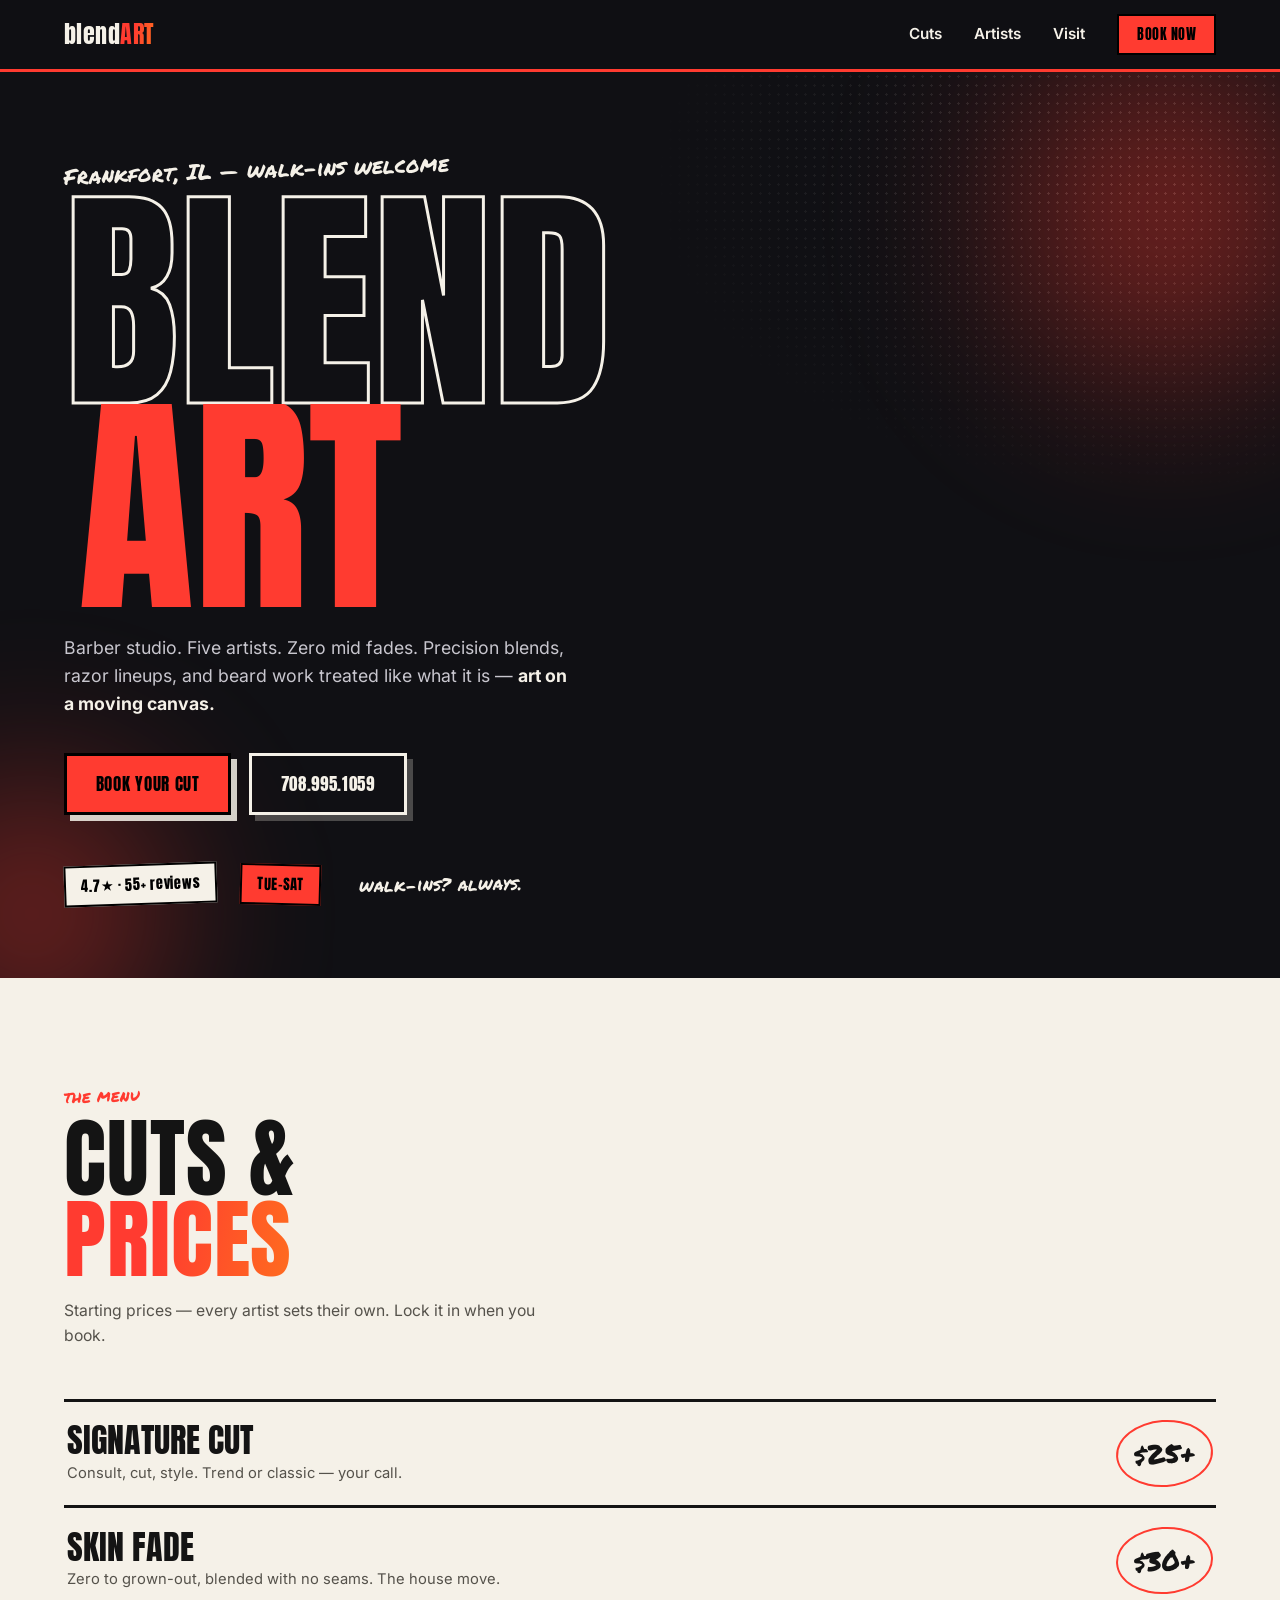
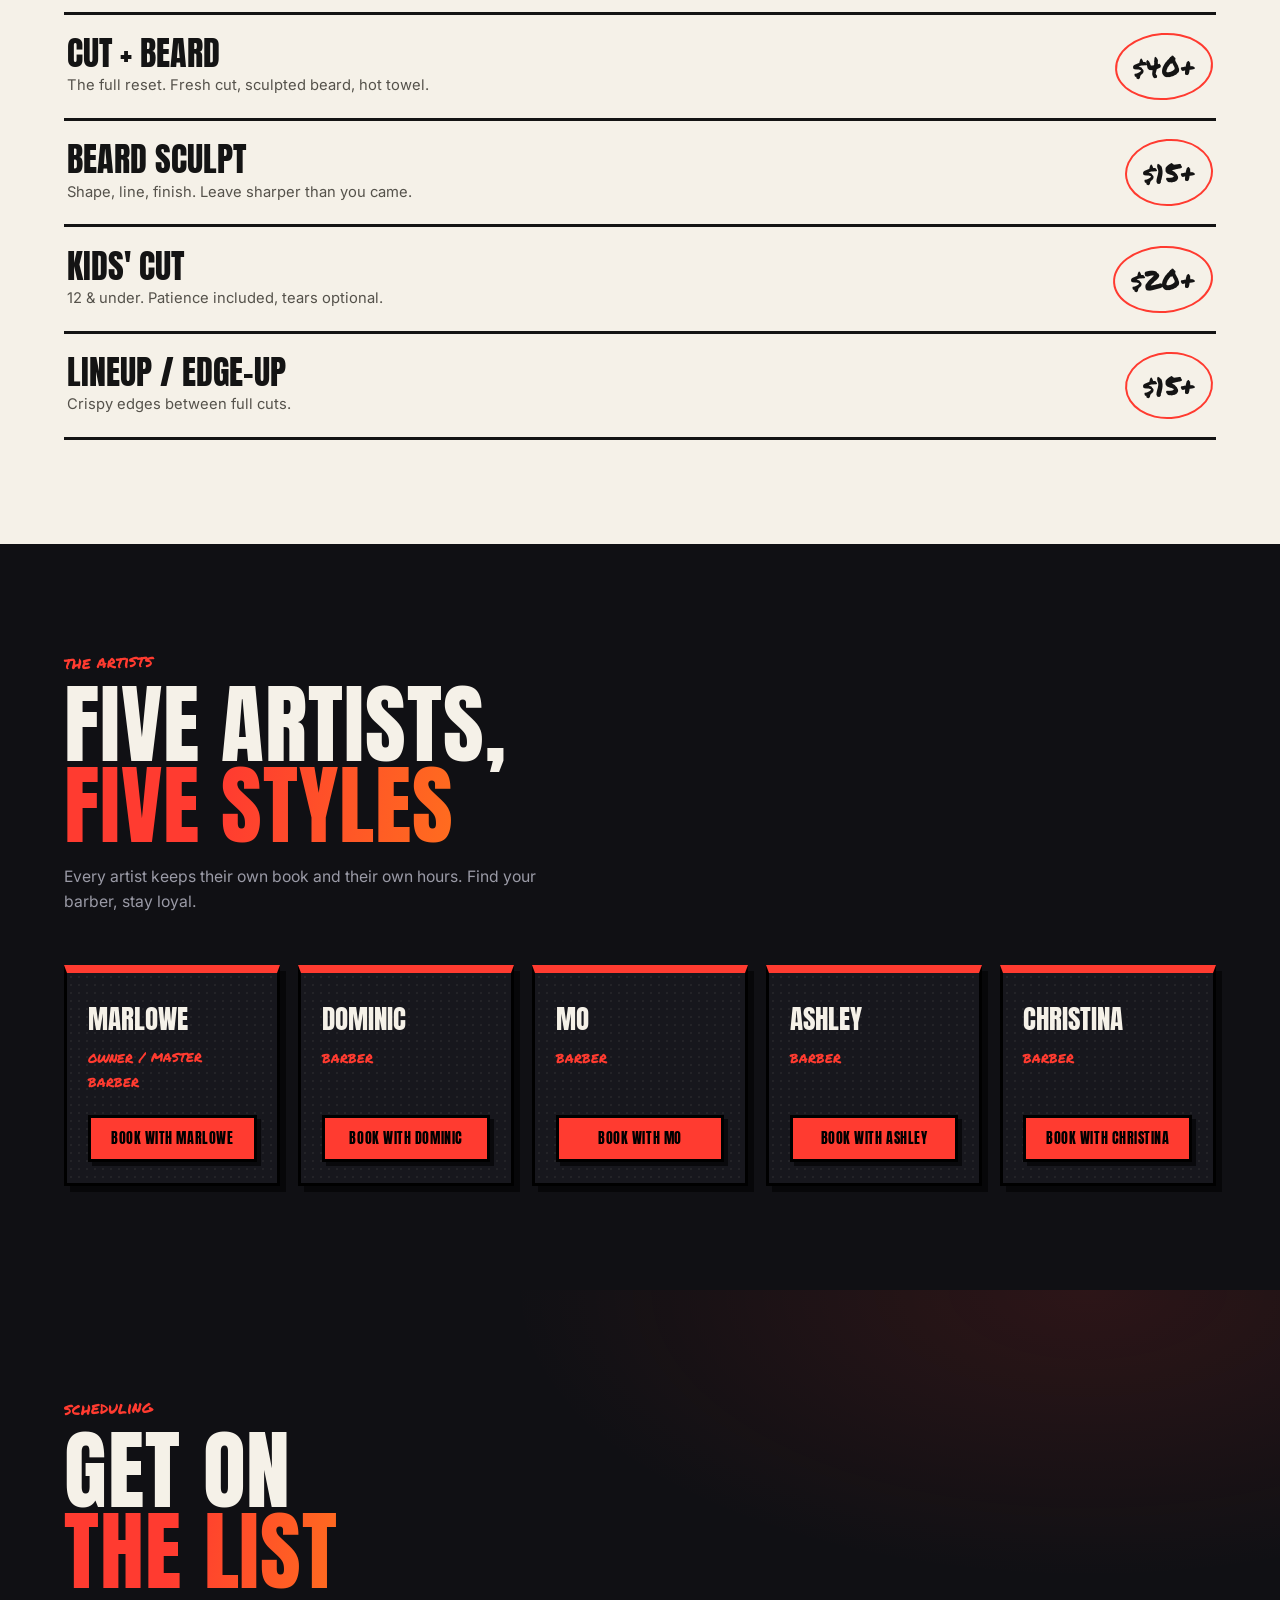
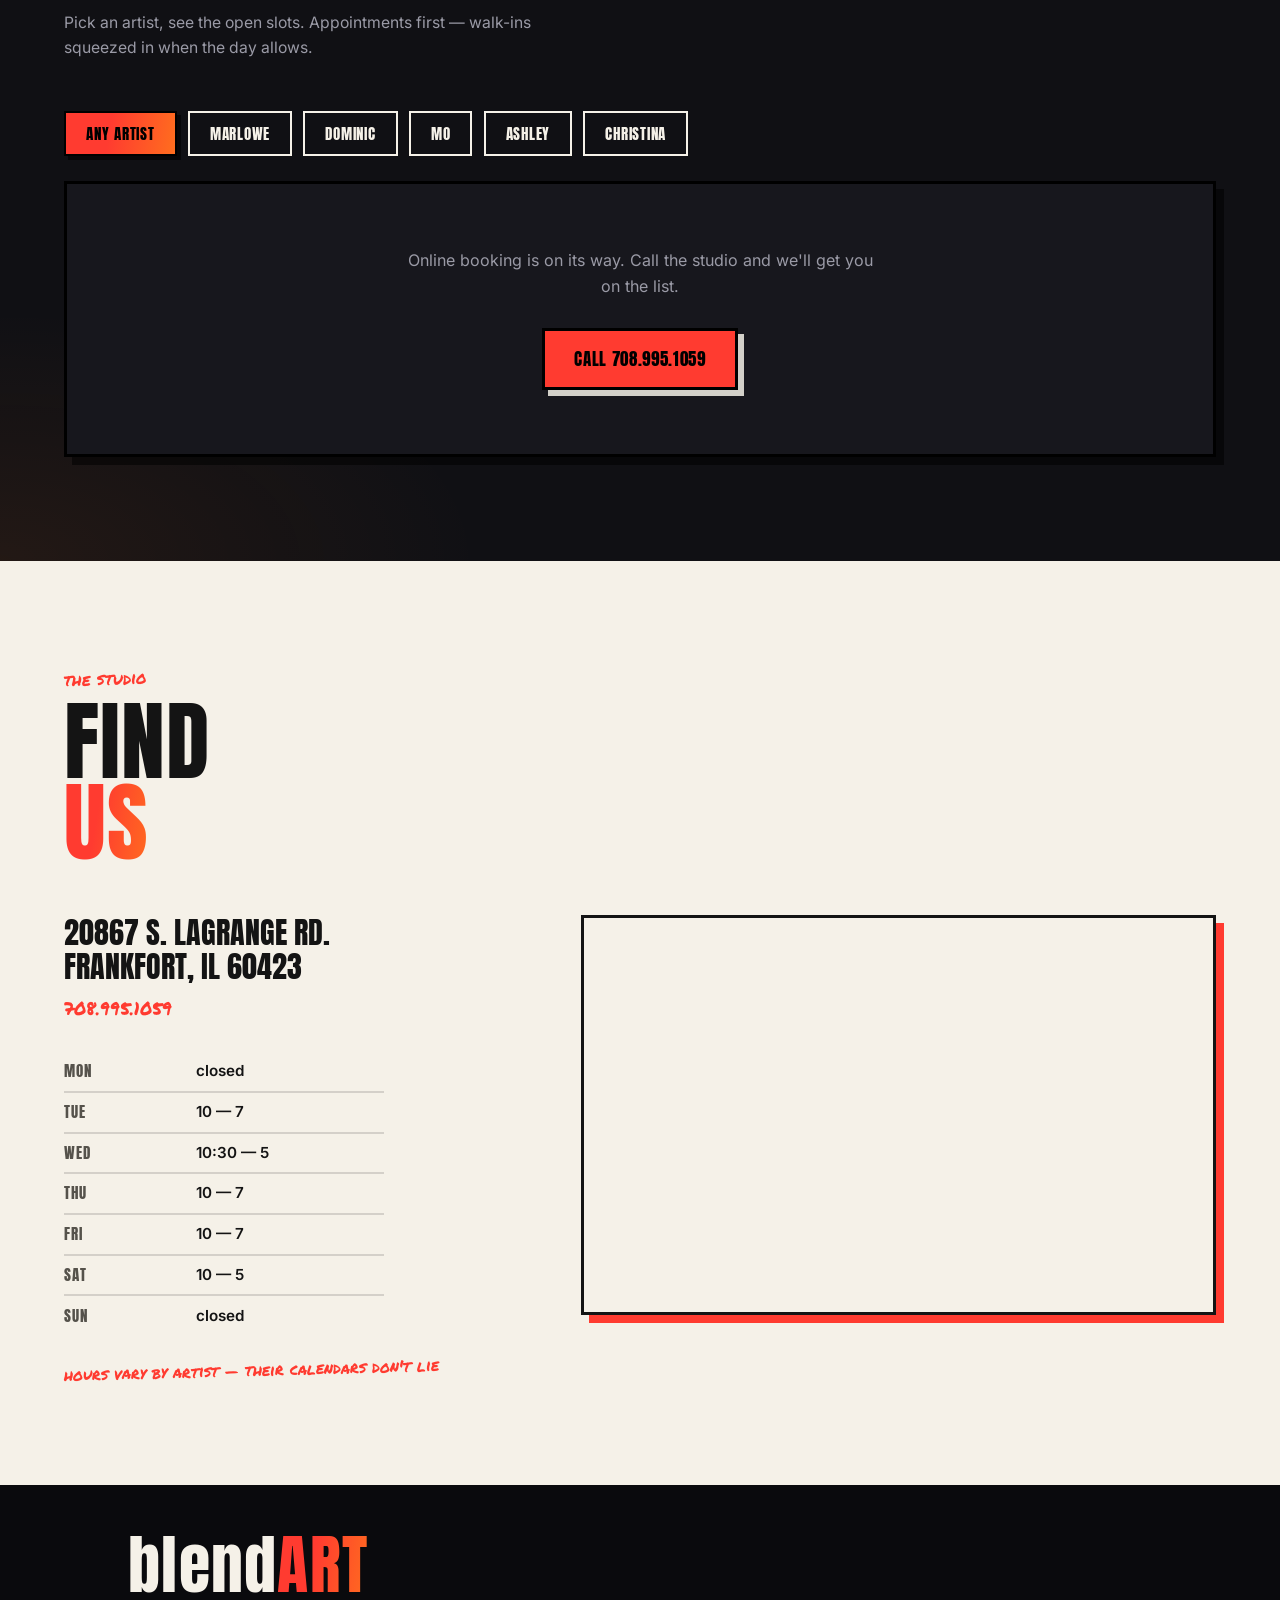
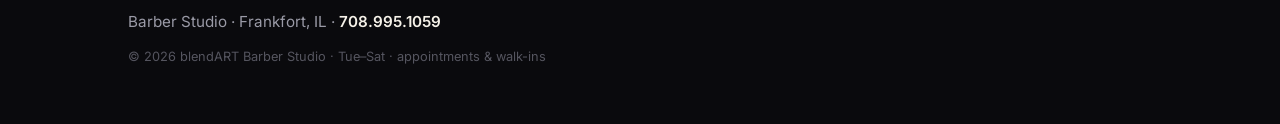
==== index.html @ 295c14fc "Build blendART Barber Studio site Static one-pager: red/black street-poster design, self-hosted font" ====
<!DOCTYPE html>
<html lang="en">
<head>
  <meta charset="UTF-8">
  <meta name="viewport" content="width=device-width, initial-scale=1.0">
  <title>blendART Barber Studio — Frankfort, IL</title>
  <meta name="description" content="blendART Barber Studio in Frankfort, Illinois. Loud fades, clean lineups, sculpted beards — five artists, one studio. Book online or walk in, Tue–Sat.">
  <link rel="preload" href="fonts/anton-latin.woff2" as="font" type="font/woff2" crossorigin>
  <link rel="preload" href="fonts/permanent-marker-latin.woff2" as="font" type="font/woff2" crossorigin>
  <link rel="preload" href="fonts/inter-latin.woff2" as="font" type="font/woff2" crossorigin>
  <link rel="stylesheet" href="styles.css">
  <link rel="icon" href="data:image/svg+xml,<svg xmlns='http://www.w3.org/2000/svg' viewBox='0 0 100 100'><text y='0.9em' font-size='90' font-family='Arial Black' fill='%23FF3D7F'>b</text></svg>">
</head>
<body>

  <a class="skip-link" href="#services">Skip to content</a>

  <header class="nav" id="top">
    <a class="wordmark" href="#top" aria-label="blendART Barber Studio — back to top">
      blend<span class="wm-grad">ART</span>
    </a>
    <nav aria-label="Main">
      <a href="#services">Cuts</a>
      <a href="#artists">Artists</a>
      <a href="#visit">Visit</a>
      <a class="btn btn-loud btn-small" href="#book">Book now</a>
    </nav>
  </header>

  <!-- ======================= HERO ======================= -->
  <section class="hero">
    <div class="hero-inner">
      <p class="marker hero-tag">Frankfort, IL — walk-ins welcome</p>
      <h1 class="hero-word">
        <span class="hw-outline">BLEND</span>
        <span class="hw-grad">ART</span>
      </h1>
      <p class="hero-sub">Barber studio. Five artists. Zero mid fades. Precision blends, razor lineups, and beard work treated like what it is — <strong>art on a moving canvas.</strong></p>
      <div class="hero-cta">
        <a class="btn btn-loud" href="#book">Book your cut</a>
        <a class="btn btn-outline" href="tel:+17089951059">708.995.1059</a>
      </div>
      <ul class="stickers" aria-label="Quick facts">
        <li class="sticker st-paper">4.7★ · 55+ reviews</li>
        <li class="sticker st-red">TUE–SAT</li>
        <li class="sticker st-marker marker">walk-ins? always.</li>
      </ul>
    </div>
    <div class="spray spray-a" aria-hidden="true"></div>
    <div class="spray spray-b" aria-hidden="true"></div>
  </section>


  <!-- ======================= SERVICES ======================= -->
  <section class="section section-paper" id="services">
    <div class="section-inner">
      <div class="section-head">
        <p class="marker eyebrow-marker">the menu</p>
        <h2>Cuts &amp;<br><span class="h2-grad">prices</span></h2>
        <p class="section-note">Starting prices — every artist sets their own. Lock it in when you book.</p>
      </div>

      <ul class="menu">
        <li class="menu-item">
          <div class="menu-name"><h3>Signature cut</h3><p>Consult, cut, style. Trend or classic — your call.</p></div>
          <span class="menu-price marker">$25+</span>
        </li>
        <li class="menu-item">
          <div class="menu-name"><h3>Skin fade</h3><p>Zero to grown-out, blended with no seams. The house move.</p></div>
          <span class="menu-price marker">$30+</span>
        </li>
        <li class="menu-item">
          <div class="menu-name"><h3>Cut + beard</h3><p>The full reset. Fresh cut, sculpted beard, hot towel.</p></div>
          <span class="menu-price marker">$40+</span>
        </li>
        <li class="menu-item">
          <div class="menu-name"><h3>Beard sculpt</h3><p>Shape, line, finish. Leave sharper than you came.</p></div>
          <span class="menu-price marker">$15+</span>
        </li>
        <li class="menu-item">
          <div class="menu-name"><h3>Kids' cut</h3><p>12 &amp; under. Patience included, tears optional.</p></div>
          <span class="menu-price marker">$20+</span>
        </li>
        <li class="menu-item">
          <div class="menu-name"><h3>Lineup / edge-up</h3><p>Crispy edges between full cuts.</p></div>
          <span class="menu-price marker">$15+</span>
        </li>
      </ul>
    </div>
  </section>


  <!-- ======================= ARTISTS ======================= -->
  <section class="section" id="artists">
    <div class="section-inner">
      <div class="section-head">
        <p class="marker eyebrow-marker">the artists</p>
        <h2>Five artists,<br><span class="h2-grad">five styles</span></h2>
        <p class="section-note">Every artist keeps their own book and their own hours. Find your barber, stay loyal.</p>
      </div>

      <ul class="artist-grid" id="artist-grid">
        <!-- Cards rendered by script.js from the BOOKING config -->
      </ul>
    </div>
  </section>

  <!-- ======================= BOOKING ======================= -->
  <section class="section section-book" id="book">
    <div class="section-inner">
      <div class="section-head">
        <p class="marker eyebrow-marker">scheduling</p>
        <h2>Get on<br><span class="h2-grad">the list</span></h2>
        <p class="section-note">Pick an artist, see the open slots. Appointments first — walk-ins squeezed in when the day allows.</p>
      </div>

      <div class="book-tabs" id="book-tabs" role="tablist" aria-label="Choose an artist to book with">
        <!-- Tabs rendered by script.js -->
      </div>

      <div class="book-panel" id="book-panel">
        <!-- Google Calendar embed or external booking card, rendered by script.js -->
      </div>
    </div>
  </section>

  <!-- ======================= VISIT ======================= -->
  <section class="section section-paper" id="visit">
    <div class="section-inner">
      <div class="section-head">
        <p class="marker eyebrow-marker">the studio</p>
        <h2>Find<br><span class="h2-grad">us</span></h2>
      </div>

      <div class="visit-grid">
        <div class="visit-info">
          <address>
            <a href="https://maps.google.com/?q=20867+S.+LaGrange+Rd.+Frankfort,+IL+60423" target="_blank" rel="noopener">
              20867 S. LaGrange Rd.<br>Frankfort, IL 60423
            </a>
          </address>
          <p class="visit-phone"><a href="tel:+17089951059">708.995.1059</a></p>

          <table class="hours" aria-label="Studio hours">
            <tbody>
              <tr><th scope="row">Mon</th><td>closed</td></tr>
              <tr><th scope="row">Tue</th><td>10 — 7</td></tr>
              <tr><th scope="row">Wed</th><td>10:30 — 5</td></tr>
              <tr><th scope="row">Thu</th><td>10 — 7</td></tr>
              <tr><th scope="row">Fri</th><td>10 — 7</td></tr>
              <tr><th scope="row">Sat</th><td>10 — 5</td></tr>
              <tr><th scope="row">Sun</th><td>closed</td></tr>
            </tbody>
          </table>
          <p class="hours-note marker">hours vary by artist — their calendars don't lie</p>
        </div>

        <div class="visit-map">
          <iframe
            title="Map to blendART Barber Studio"
            src="https://maps.google.com/maps?q=20867%20S%20LaGrange%20Rd%2C%20Frankfort%2C%20IL%2060423&t=&z=14&ie=UTF8&iwloc=&output=embed"
            loading="lazy"
            referrerpolicy="no-referrer-when-downgrade"
            allowfullscreen>
          </iframe>
        </div>
      </div>
    </div>
  </section>

  <!-- ======================= FOOTER ======================= -->
  <footer class="footer">
    <div class="footer-inner">
      <a class="wordmark wordmark-big" href="#top">blend<span class="wm-grad">ART</span></a>
      <p class="footer-line">Barber Studio · Frankfort, IL · <a href="tel:+17089951059">708.995.1059</a></p>
      <p class="footer-fine">© <span id="year"></span> blendART Barber Studio · Tue–Sat · appointments &amp; walk-ins</p>
    </div>
  </footer>

  <script src="script.js"></script>
</body>
</html>
---- styles.css ----
/* ============================================================
   blendART Barber Studio — bold & loud
   Street-poster energy: asphalt black, red→orange blend,
   Anton display + Permanent Marker annotations + Inter body.
   Fonts are self-hosted (see /fonts) so text paints instantly.
   ============================================================ */

@font-face {
  font-family: "Anton";
  font-style: normal;
  font-weight: 400;
  font-display: swap;
  src: url("fonts/anton-latin.woff2") format("woff2");
}
@font-face {
  font-family: "Permanent Marker";
  font-style: normal;
  font-weight: 400;
  font-display: swap;
  src: url("fonts/permanent-marker-latin.woff2") format("woff2");
}
@font-face {
  font-family: "Inter";
  font-style: normal;
  font-weight: 400 700;
  font-display: swap;
  src: url("fonts/inter-latin.woff2") format("woff2");
}

:root {
  --asphalt: #101014;
  --panel: #17171D;
  --paper: #F5F1E8;
  --ink: #141414;
  --red: #FF3B30;
  --orange: #FF7A1A;
  --grad: linear-gradient(100deg, var(--red) 40%, var(--orange) 115%);
  --grey: #9A9AA6;

  --font-display: "Anton", "Arial Black", sans-serif;
  --font-marker: "Permanent Marker", cursive;
  --font-body: "Inter", system-ui, sans-serif;

  --pad-x: clamp(1.25rem, 5vw, 4.5rem);
  --max-w: 72rem;
}

* { margin: 0; padding: 0; box-sizing: border-box; }

html { scroll-behavior: smooth; scroll-padding-top: 5rem; }

body {
  font-family: var(--font-body);
  color: var(--paper);
  background: var(--asphalt);
  line-height: 1.6;
  -webkit-font-smoothing: antialiased;
  overflow-x: hidden;
}

img { max-width: 100%; display: block; }
a { color: inherit; }

:focus-visible {
  outline: 3px solid var(--orange);
  outline-offset: 3px;
}

.skip-link {
  position: absolute;
  left: -999px; top: 0;
  background: var(--red);
  color: #000;
  font-weight: 700;
  padding: 0.6rem 1rem;
  z-index: 100;
}
.skip-link:focus { left: 0.5rem; top: 0.5rem; }

.marker { font-family: var(--font-marker); }

/* ---------- display type ---------- */

h2 {
  font-family: var(--font-display);
  font-weight: 400;
  font-size: clamp(3rem, 8vw, 5.5rem);
  line-height: 0.92;
  text-transform: uppercase;
  letter-spacing: 0.01em;
}

.h2-grad {
  background: var(--grad);
  -webkit-background-clip: text;
  background-clip: text;
  color: transparent;
}

.eyebrow-marker {
  color: var(--red);
  font-size: 1.05rem;
  margin-bottom: 0.6rem;
  transform: rotate(-1.5deg);
  display: inline-block;
}

.section-note {
  margin-top: 1.1rem;
  color: var(--grey);
  max-width: 32rem;
  font-size: 0.98rem;
}
.section-paper .section-note { color: #55524B; }

/* ---------- buttons ---------- */

.btn {
  display: inline-block;
  font-family: var(--font-display);
  font-size: 1.05rem;
  letter-spacing: 0.04em;
  text-transform: uppercase;
  text-decoration: none;
  padding: 0.9rem 1.8rem;
  border: 3px solid #000;
  color: #000;
  transition: transform 120ms ease, box-shadow 120ms ease;
  cursor: pointer;
}
.btn-loud {
  background: var(--red);
  box-shadow: 6px 6px 0 rgba(245, 241, 232, 0.85);
}
.btn-loud:hover {
  transform: translate(-2px, -2px);
  box-shadow: 9px 9px 0 rgba(245, 241, 232, 0.85);
}
.btn-outline {
  background: transparent;
  border-color: var(--paper);
  color: var(--paper);
  box-shadow: 6px 6px 0 rgba(245, 241, 232, 0.25);
}
.btn-outline:hover {
  background: var(--paper);
  color: #000;
}
.section-paper .btn-outline {
  border-color: var(--ink);
  color: var(--ink);
  box-shadow: 6px 6px 0 rgba(20, 20, 20, 0.2);
}
.btn-small {
  font-size: 0.85rem;
  padding: 0.5rem 1.1rem;
  border-width: 2px;
  box-shadow: none;
}

/* ---------- nav ---------- */

.nav {
  position: sticky;
  top: 0;
  z-index: 50;
  display: flex;
  align-items: center;
  justify-content: space-between;
  gap: 1rem;
  padding: 0.85rem var(--pad-x);
  background: rgba(16, 16, 20, 0.92);
  backdrop-filter: blur(8px);
  border-bottom: 3px solid var(--red);
}

.nav nav {
  display: flex;
  align-items: center;
  gap: clamp(0.9rem, 2.5vw, 2rem);
}
.nav nav > a:not(.btn) {
  text-decoration: none;
  font-weight: 600;
  font-size: 0.95rem;
  color: var(--paper);
}
.nav nav > a:not(.btn):hover { color: var(--red); }

.wordmark {
  font-family: var(--font-display);
  font-size: 1.5rem;
  text-decoration: none;
  letter-spacing: 0.02em;
  color: var(--paper);
  line-height: 1;
}
.wm-grad {
  background: var(--grad);
  -webkit-background-clip: text;
  background-clip: text;
  color: transparent;
}
.wordmark-big { font-size: clamp(2.5rem, 6vw, 4rem); }

/* ---------- hero ---------- */

.hero {
  position: relative;
  overflow: hidden;
  padding: clamp(3.5rem, 9vh, 6.5rem) var(--pad-x) clamp(3.5rem, 8vh, 6rem);
}

/* manga screentone shading, fading out like a fade */
.hero::before {
  content: "";
  position: absolute;
  inset: 0;
  background-image: radial-gradient(circle, rgba(245, 241, 232, 0.4) 1.2px, transparent 1.3px);
  background-size: 9px 9px;
  -webkit-mask-image: radial-gradient(45rem 28rem at 90% 12%, black, transparent 70%);
  mask-image: radial-gradient(45rem 28rem at 90% 12%, black, transparent 70%);
  opacity: 0.45;
  z-index: 1;
  pointer-events: none;
}

.hero-inner {
  position: relative;
  max-width: var(--max-w);
  margin: 0 auto;
  z-index: 2;
}

.hero-tag {
  color: var(--paper);
  font-size: clamp(1rem, 2.2vw, 1.35rem);
  transform: rotate(-2deg);
  display: inline-block;
  margin-bottom: 0.8rem;
}

.hero-word {
  font-family: var(--font-display);
  font-weight: 400;
  font-size: clamp(4.5rem, 19vw, 15rem);
  line-height: 0.85;
  text-transform: uppercase;
  display: flex;
  flex-direction: column;
  user-select: none;
}

.hw-outline {
  color: transparent;
  -webkit-text-stroke: 3px var(--paper);
}

.hw-grad {
  background: var(--grad);
  -webkit-background-clip: text;
  background-clip: text;
  color: transparent;
  margin-left: 0.06em;
}

.hero-sub {
  margin-top: 1.6rem;
  max-width: 32rem;
  font-size: 1.1rem;
  color: #C8C6CE;
}
.hero-sub strong { color: var(--paper); }

.hero-cta {
  margin-top: 2.2rem;
  display: flex;
  flex-wrap: wrap;
  gap: 1.1rem;
}

/* stickers */
.stickers {
  list-style: none;
  display: flex;
  flex-wrap: wrap;
  align-items: center;
  gap: 1rem 1.4rem;
  margin-top: 3rem;
}
.sticker {
  font-family: var(--font-display);
  font-size: 0.9rem;
  letter-spacing: 0.05em;
  padding: 0.45rem 0.95rem;
  border: 2.5px solid #000;
  color: #000;
}
.st-paper { background: var(--paper); transform: rotate(-2deg); }
.st-red { background: var(--red); transform: rotate(1.5deg); }
.st-marker {
  font-family: var(--font-marker);
  border: none;
  color: var(--paper);
  font-size: 1.1rem;
  transform: rotate(-1deg);
  letter-spacing: 0;
}

/* spray blobs */
.spray {
  position: absolute;
  border-radius: 50%;
  filter: blur(70px);
  opacity: 0.5;
  z-index: 1;
  pointer-events: none;
}
.spray-a {
  width: 34rem; height: 34rem;
  right: -10rem; top: -8rem;
  background: radial-gradient(circle, var(--red), transparent 65%);
}
.spray-b {
  width: 28rem; height: 28rem;
  left: -12rem; bottom: -10rem;
  background: radial-gradient(circle, var(--red), transparent 65%);
}

/* ---------- sections ---------- */

.section { padding: clamp(3.5rem, 9vw, 6.5rem) var(--pad-x); }
.section-inner { max-width: var(--max-w); margin: 0 auto; }
.section-head { margin-bottom: clamp(2rem, 5vw, 3.2rem); }

.section-paper {
  background: var(--paper);
  color: var(--ink);
}

/* ---------- services menu ---------- */

.menu { list-style: none; }

.menu-item {
  display: flex;
  align-items: center;
  justify-content: space-between;
  gap: 1.5rem;
  padding: 1.15rem 0.2rem;
  border-bottom: 3px solid var(--ink);
}
.menu-item:first-child { border-top: 3px solid var(--ink); }

.menu-name h3 {
  font-family: var(--font-display);
  font-weight: 400;
  font-size: clamp(1.4rem, 3.2vw, 2.1rem);
  text-transform: uppercase;
  line-height: 1.05;
}
.menu-name p {
  color: #55524B;
  font-size: 0.92rem;
  margin-top: 0.25rem;
}

.menu-price {
  font-size: clamp(1.25rem, 2.5vw, 1.7rem);
  color: var(--ink);
  white-space: nowrap;
  border: 2.5px solid var(--red);
  border-radius: 50%;
  padding: 0.35em 0.55em;
  transform: rotate(-4deg);
}

/* ---------- artists ---------- */

.artist-grid {
  list-style: none;
  display: grid;
  grid-template-columns: repeat(auto-fit, minmax(210px, 1fr));
  gap: 1.1rem;
}

.artist-card {
  --ac: var(--red);
  background:
    radial-gradient(circle, rgba(245, 241, 232, 0.055) 1px, transparent 1.1px) 0 0 / 8px 8px,
    var(--panel);
  border: 3px solid #000;
  border-top: 8px solid var(--ac);
  box-shadow: 6px 6px 0 rgba(0, 0, 0, 0.55);
  padding: 1.5rem 1.3rem 1.3rem;
  display: flex;
  flex-direction: column;
  transition: transform 140ms ease;
}
.artist-card:hover { transform: translateY(-4px) rotate(-0.5deg); }

.artist-card h3 {
  font-family: var(--font-display);
  font-weight: 400;
  font-size: 1.7rem;
  text-transform: uppercase;
  color: var(--paper);
}

.artist-role {
  font-family: var(--font-marker);
  font-size: 0.95rem;
  color: var(--ac);
  margin: 0.2rem 0 1.4rem;
  transform: rotate(-1deg);
}

.artist-card .btn {
  margin-top: auto;
  text-align: center;
  font-size: 0.85rem;
  padding: 0.6rem 0.9rem;
  background: var(--ac);
  box-shadow: 4px 4px 0 rgba(0, 0, 0, 0.6);
}
.artist-card .btn:hover {
  transform: translate(-2px, -2px);
  box-shadow: 6px 6px 0 rgba(0, 0, 0, 0.6);
}

/* ---------- booking ---------- */

.section-book {
  background:
    radial-gradient(60rem 30rem at 85% 0%, rgba(255, 59, 48, 0.12), transparent 60%),
    radial-gradient(50rem 26rem at 0% 100%, rgba(255, 122, 26, 0.08), transparent 60%),
    var(--asphalt);
}

.book-tabs {
  display: flex;
  flex-wrap: wrap;
  gap: 0.7rem;
  margin-bottom: 1.6rem;
}

.book-tab {
  font-family: var(--font-display);
  font-size: 0.95rem;
  letter-spacing: 0.05em;
  text-transform: uppercase;
  padding: 0.55rem 1.25rem;
  border: 2.5px solid var(--paper);
  background: transparent;
  color: var(--paper);
  cursor: pointer;
  transition: transform 120ms ease;
}
.book-tab:hover { transform: translateY(-2px); }
.book-tab[aria-selected="true"] {
  background: var(--grad);
  border-color: #000;
  color: #000;
  box-shadow: 4px 4px 0 rgba(0, 0, 0, 0.6);
}

.book-panel {
  border: 3px solid #000;
  box-shadow: 8px 8px 0 rgba(0, 0, 0, 0.55);
  background: var(--panel);
}

.book-panel iframe {
  display: block;
  width: 100%;
  height: min(70vh, 640px);
  border: 0;
  background: #fff;
}

.book-external {
  padding: clamp(2.5rem, 7vw, 4rem);
  text-align: center;
}
.book-external p {
  color: var(--grey);
  max-width: 30rem;
  margin: 0 auto 1.8rem;
}

/* ---------- visit ---------- */

.visit-grid {
  display: grid;
  grid-template-columns: minmax(16rem, 1fr) 1.4fr;
  gap: clamp(2rem, 5vw, 4rem);
  align-items: start;
}

.visit-info address {
  font-style: normal;
  font-family: var(--font-display);
  font-size: clamp(1.4rem, 3vw, 1.9rem);
  text-transform: uppercase;
  line-height: 1.15;
}
.visit-info address a { text-decoration: none; }
.visit-info address a:hover { color: var(--red); }

.visit-phone { margin-top: 0.6rem; }
.visit-phone a {
  font-family: var(--font-marker);
  font-size: 1.15rem;
  color: var(--red);
  text-decoration: none;
}
.visit-phone a:hover { text-decoration: underline; }

.hours {
  margin-top: 1.8rem;
  border-collapse: collapse;
  width: 100%;
  max-width: 20rem;
  font-weight: 600;
  font-size: 0.95rem;
}
.hours th {
  text-align: left;
  font-family: var(--font-display);
  font-weight: 400;
  text-transform: uppercase;
  letter-spacing: 0.05em;
  color: #55524B;
  padding: 0.45rem 1.5rem 0.45rem 0;
}
.hours td { padding: 0.45rem 0; }
.hours tr:not(:last-child) th,
.hours tr:not(:last-child) td { border-bottom: 2px solid rgba(20, 20, 20, 0.15); }

.hours-note {
  margin-top: 1.3rem;
  font-size: 1rem;
  color: var(--red);
  transform: rotate(-1.5deg);
}

.visit-map iframe {
  width: 100%;
  height: 100%;
  min-height: 400px;
  border: 3px solid var(--ink);
  box-shadow: 8px 8px 0 var(--red);
}

/* ---------- footer ---------- */

.footer { background: #0A0A0D; }

.footer-inner {
  max-width: var(--max-w);
  margin: 0 auto;
  padding: 3rem var(--pad-x) 3.5rem;
  display: flex;
  flex-direction: column;
  gap: 0.8rem;
}

.footer-line { color: var(--grey); font-size: 0.95rem; }
.footer-line a { color: var(--paper); text-decoration: none; font-weight: 600; }
.footer-line a:hover { color: var(--red); }

.footer-fine {
  font-size: 0.8rem;
  color: #55555F;
}

/* ---------- responsive ---------- */

@media (max-width: 760px) {
  .nav nav > a:not(.btn) { display: none; }
  .visit-grid { grid-template-columns: 1fr; }
  .visit-map iframe { min-height: 300px; }
  .menu-item { align-items: center; gap: 1rem; }
  .btn-loud, .btn-outline { width: 100%; text-align: center; }
  .hero-cta { flex-direction: column; }
}

@media (prefers-reduced-motion: reduce) {
  html { scroll-behavior: auto; }
  * { animation: none !important; transition: none !important; }
}
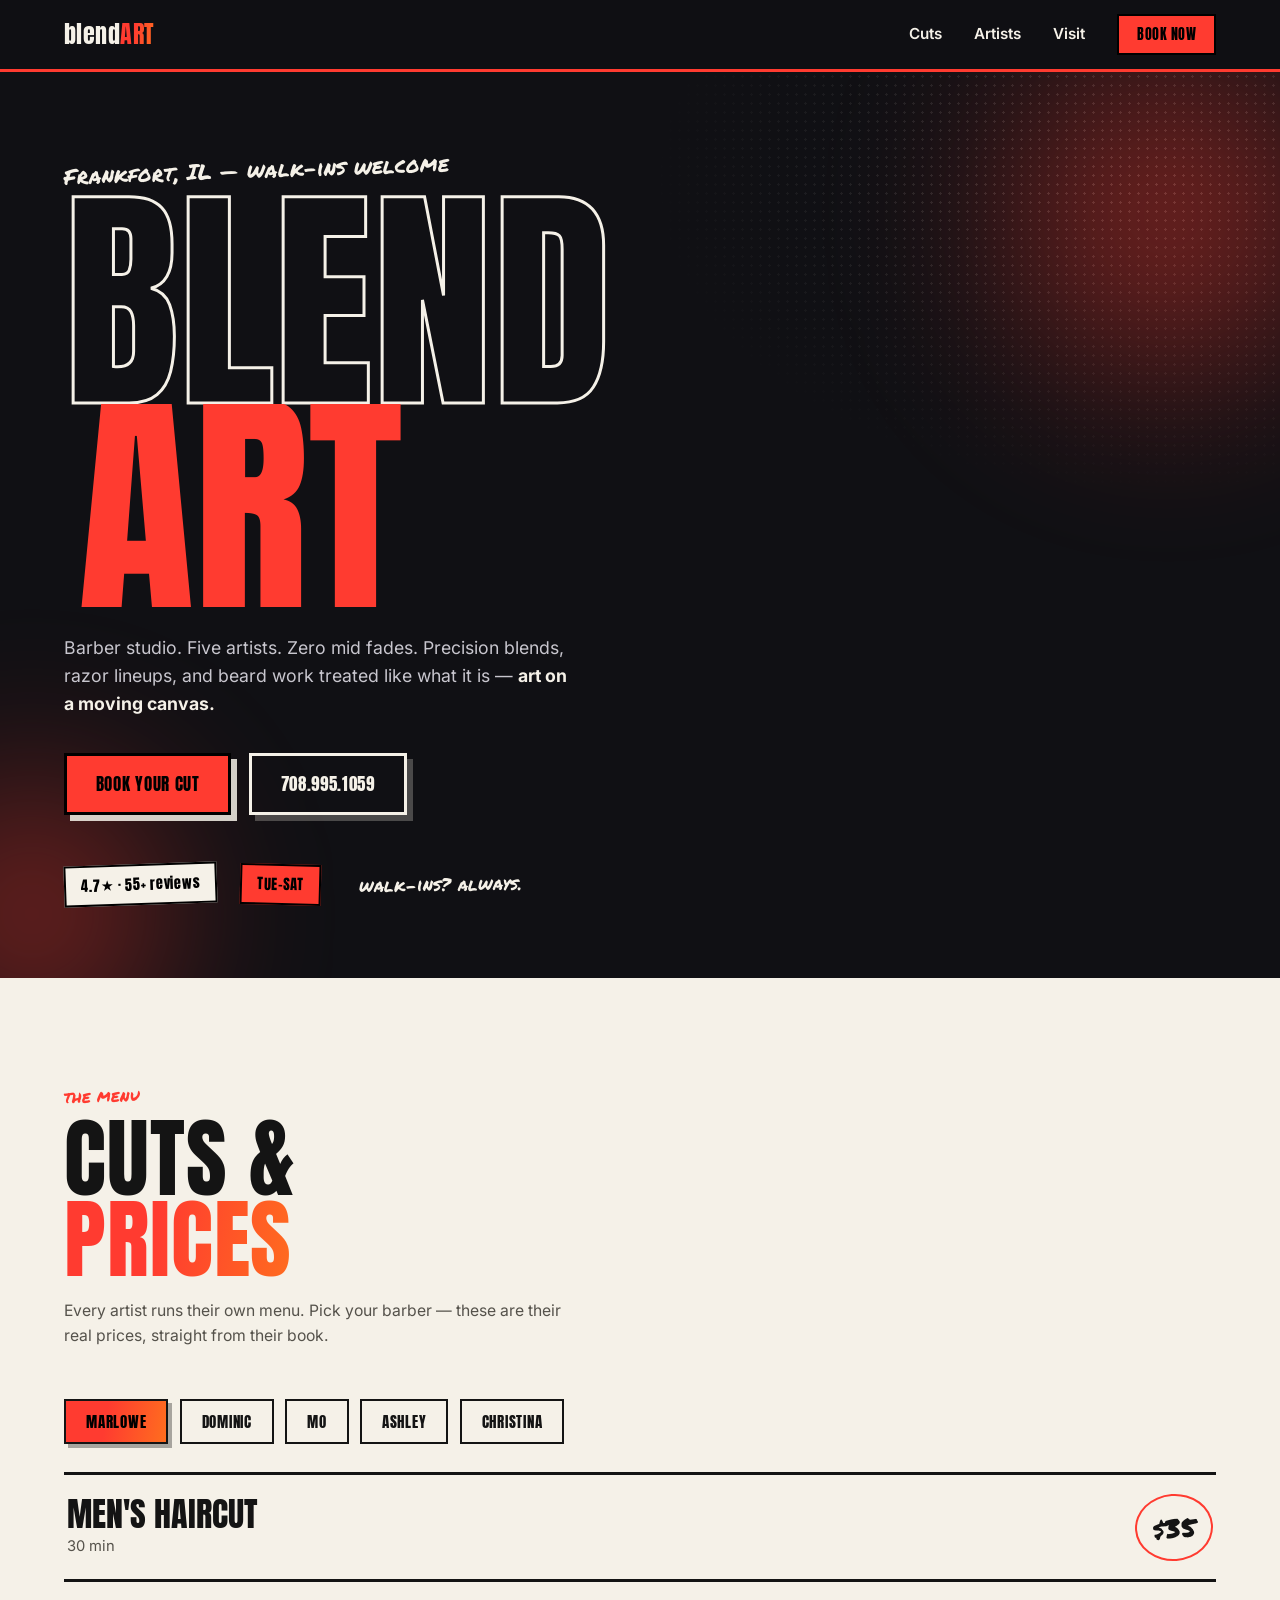
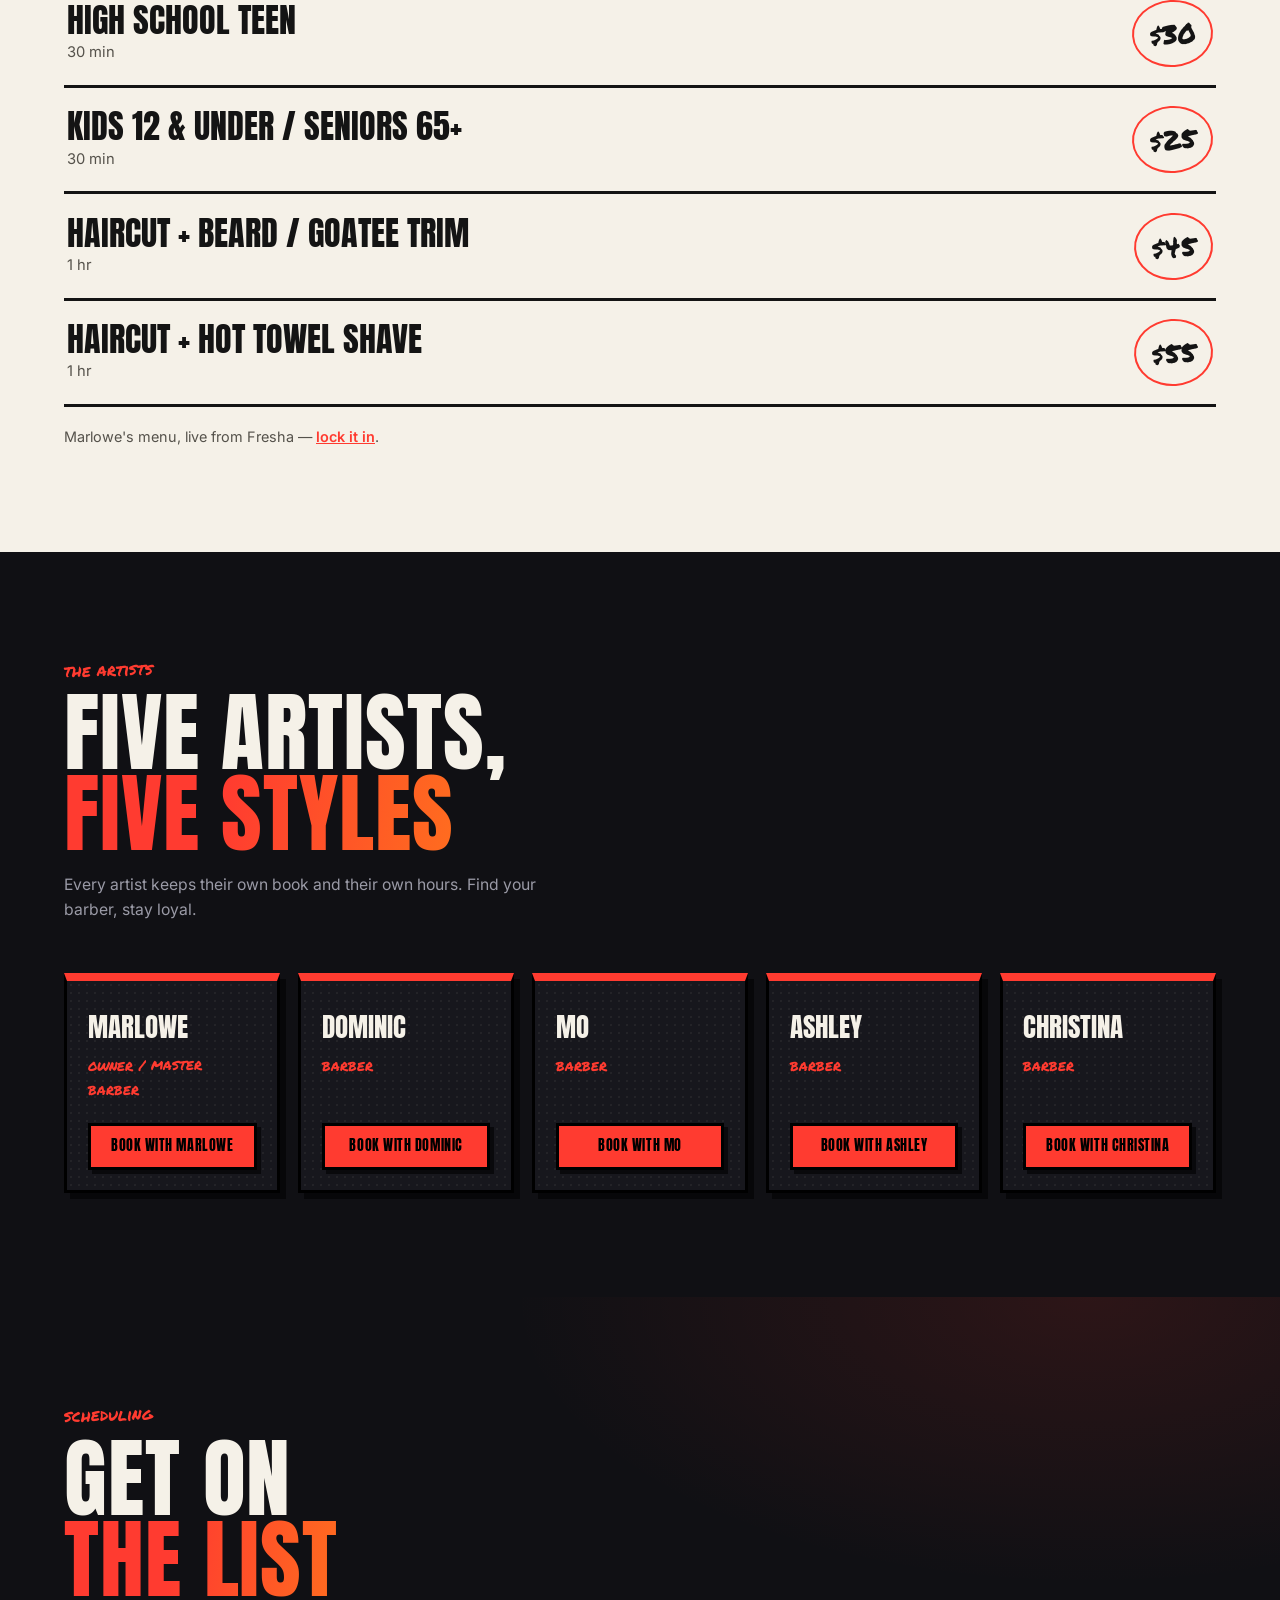
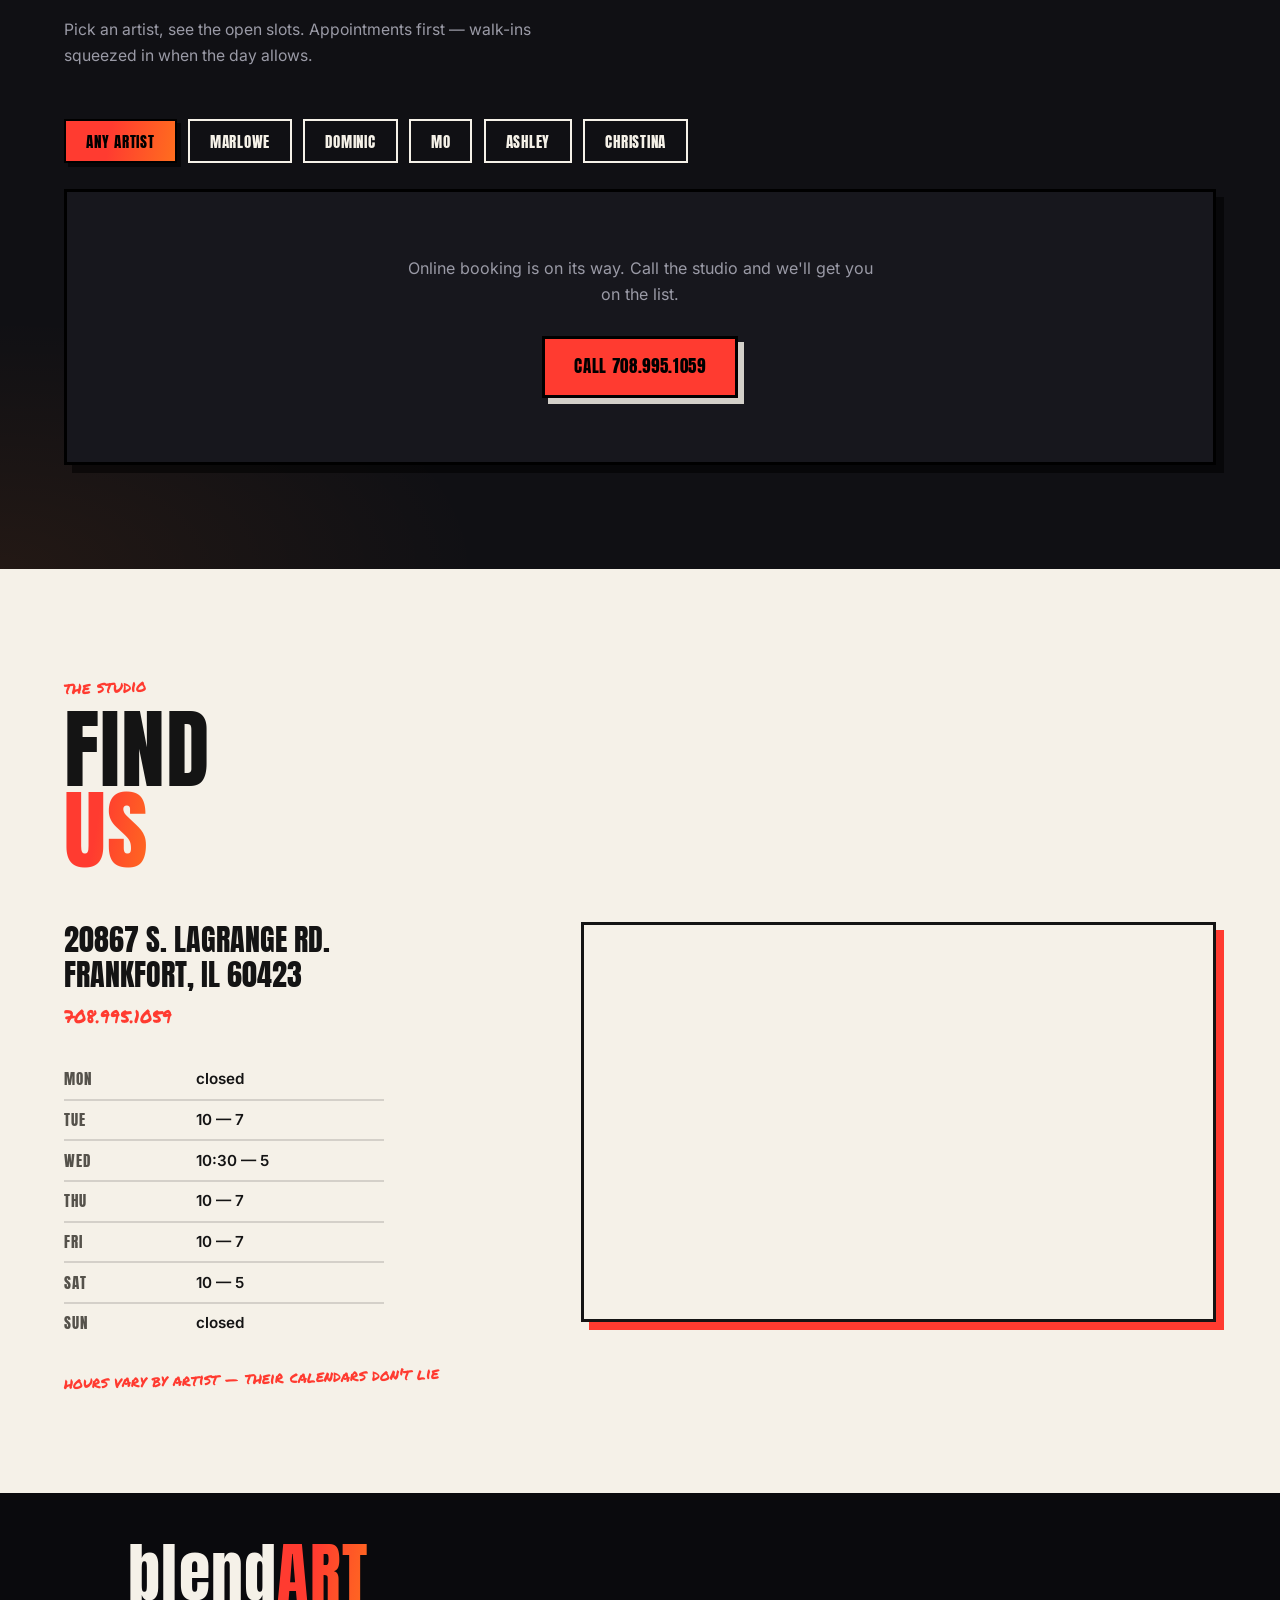
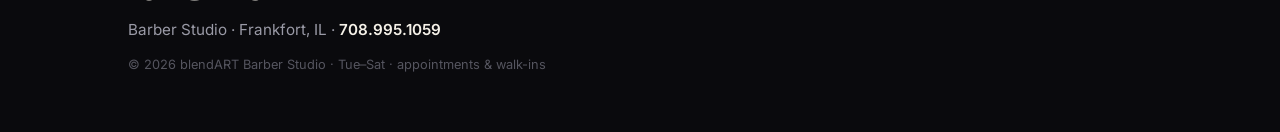
==== commit 2cae4572: "Add per-barber price menu with real prices from booking platforms Tabs on the Cuts & Prices section " ====
--- a/index.html
+++ b/index.html
@@ -57,35 +57,18 @@
       <div class="section-head">
         <p class="marker eyebrow-marker">the menu</p>
         <h2>Cuts &amp;<br><span class="h2-grad">prices</span></h2>
-        <p class="section-note">Starting prices — every artist sets their own. Lock it in when you book.</p>
+        <p class="section-note">Every artist runs their own menu. Pick your barber — these are their real prices, straight from their book.</p>
       </div>
 
-      <ul class="menu">
-        <li class="menu-item">
-          <div class="menu-name"><h3>Signature cut</h3><p>Consult, cut, style. Trend or classic — your call.</p></div>
-          <span class="menu-price marker">$25+</span>
-        </li>
-        <li class="menu-item">
-          <div class="menu-name"><h3>Skin fade</h3><p>Zero to grown-out, blended with no seams. The house move.</p></div>
-          <span class="menu-price marker">$30+</span>
-        </li>
-        <li class="menu-item">
-          <div class="menu-name"><h3>Cut + beard</h3><p>The full reset. Fresh cut, sculpted beard, hot towel.</p></div>
-          <span class="menu-price marker">$40+</span>
-        </li>
-        <li class="menu-item">
-          <div class="menu-name"><h3>Beard sculpt</h3><p>Shape, line, finish. Leave sharper than you came.</p></div>
-          <span class="menu-price marker">$15+</span>
-        </li>
-        <li class="menu-item">
-          <div class="menu-name"><h3>Kids' cut</h3><p>12 &amp; under. Patience included, tears optional.</p></div>
-          <span class="menu-price marker">$20+</span>
-        </li>
-        <li class="menu-item">
-          <div class="menu-name"><h3>Lineup / edge-up</h3><p>Crispy edges between full cuts.</p></div>
-          <span class="menu-price marker">$15+</span>
-        </li>
+      <div class="menu-tabs" id="menu-tabs" role="tablist" aria-label="Choose an artist to see their menu">
+        <!-- Tabs rendered by script.js from the BOOKING config -->
+      </div>
+
+      <ul class="menu" id="menu">
+        <!-- Menu rendered by script.js from the selected artist's services -->
       </ul>
+
+      <p class="menu-source" id="menu-source"></p>
     </div>
   </section>
 
--- a/styles.css
+++ b/styles.css
@@ -340,7 +340,44 @@
 
 /* ---------- services menu ---------- */
 
+.menu-tabs {
+  display: flex;
+  flex-wrap: wrap;
+  gap: 0.7rem;
+  margin-bottom: 1.8rem;
+}
+
+.menu-tab {
+  font-family: var(--font-display);
+  font-size: 0.95rem;
+  letter-spacing: 0.05em;
+  text-transform: uppercase;
+  padding: 0.55rem 1.25rem;
+  border: 2.5px solid var(--ink);
+  background: transparent;
+  color: var(--ink);
+  cursor: pointer;
+  transition: transform 120ms ease;
+}
+.menu-tab:hover { transform: translateY(-2px); }
+.menu-tab[aria-selected="true"] {
+  background: var(--grad);
+  border-color: var(--ink);
+  color: #000;
+  box-shadow: 4px 4px 0 rgba(20, 20, 20, 0.35);
+}
+
 .menu { list-style: none; }
+
+.menu-item-empty { gap: 2rem; }
+.menu-item-empty .btn { white-space: nowrap; }
+
+.menu-source {
+  margin-top: 1.1rem;
+  font-size: 0.9rem;
+  color: #55524B;
+}
+.menu-source a { color: var(--red); font-weight: 600; }
 
 .menu-item {
   display: flex;
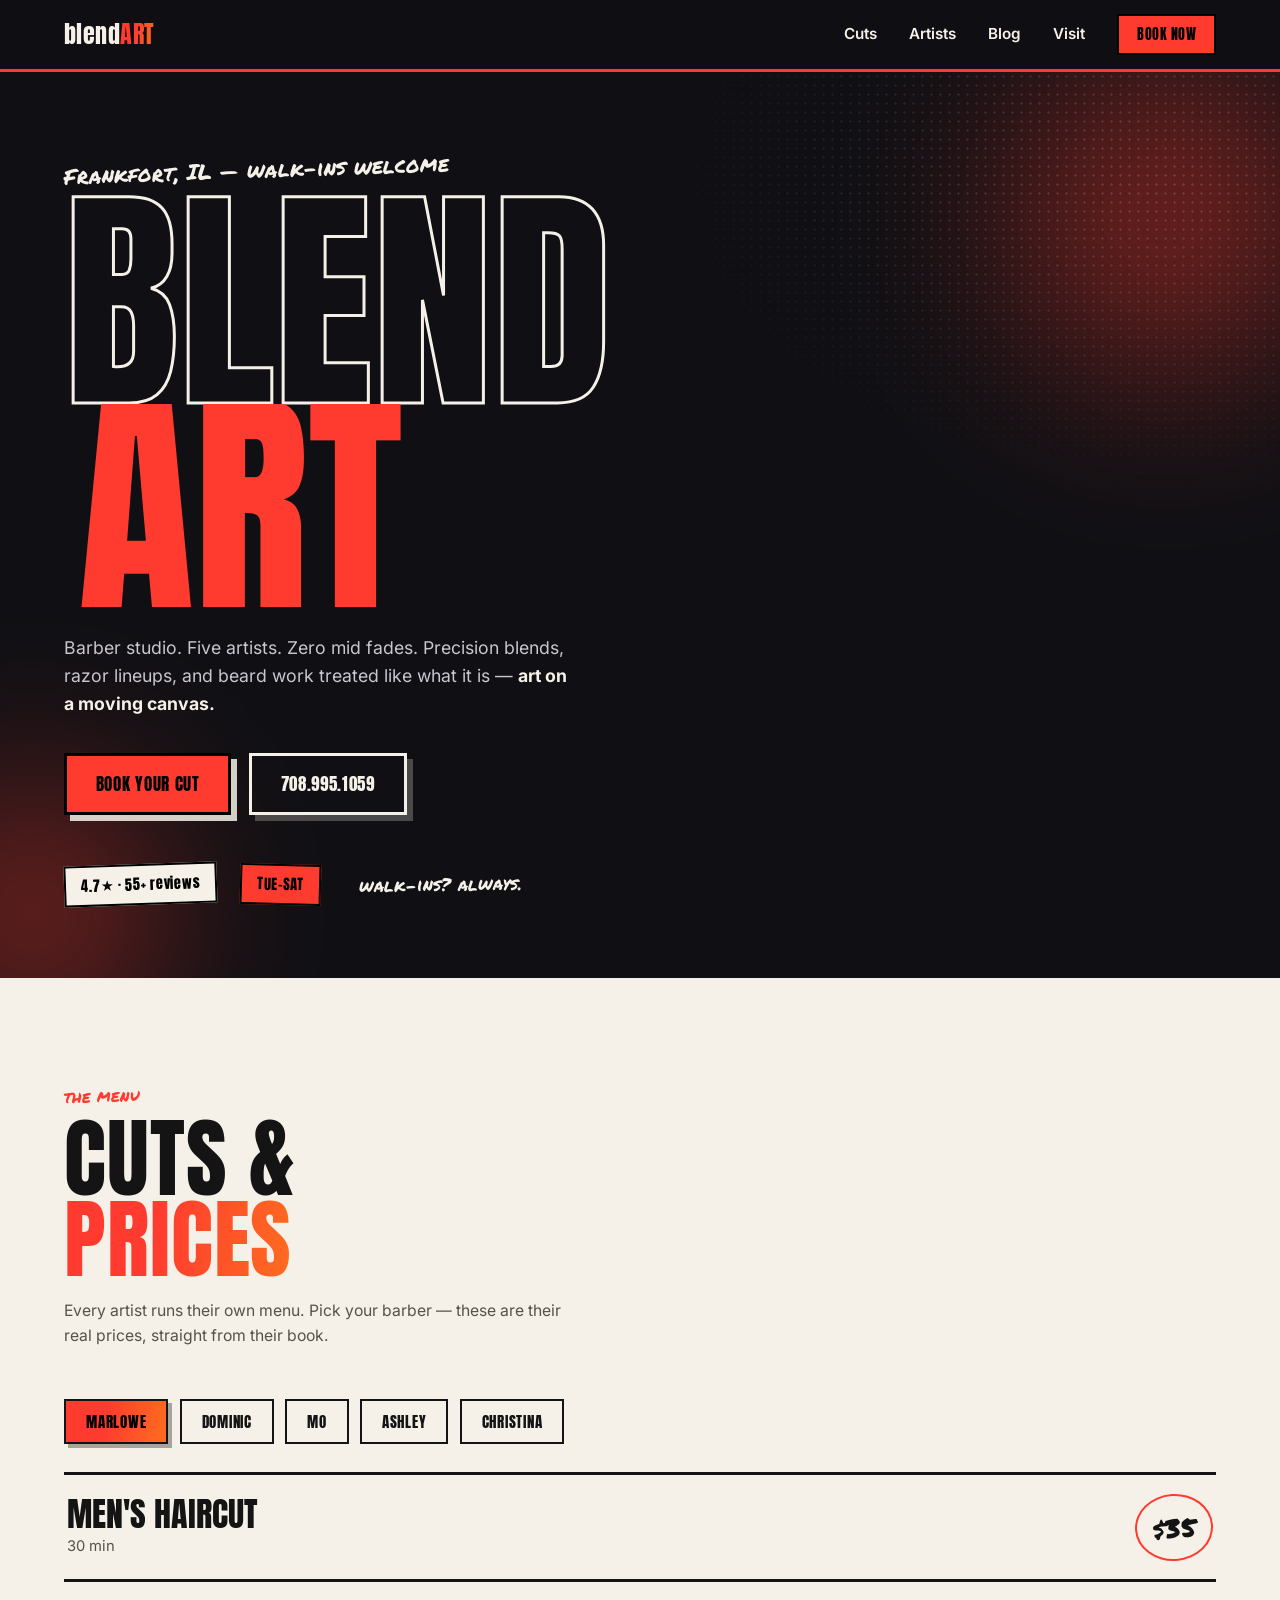
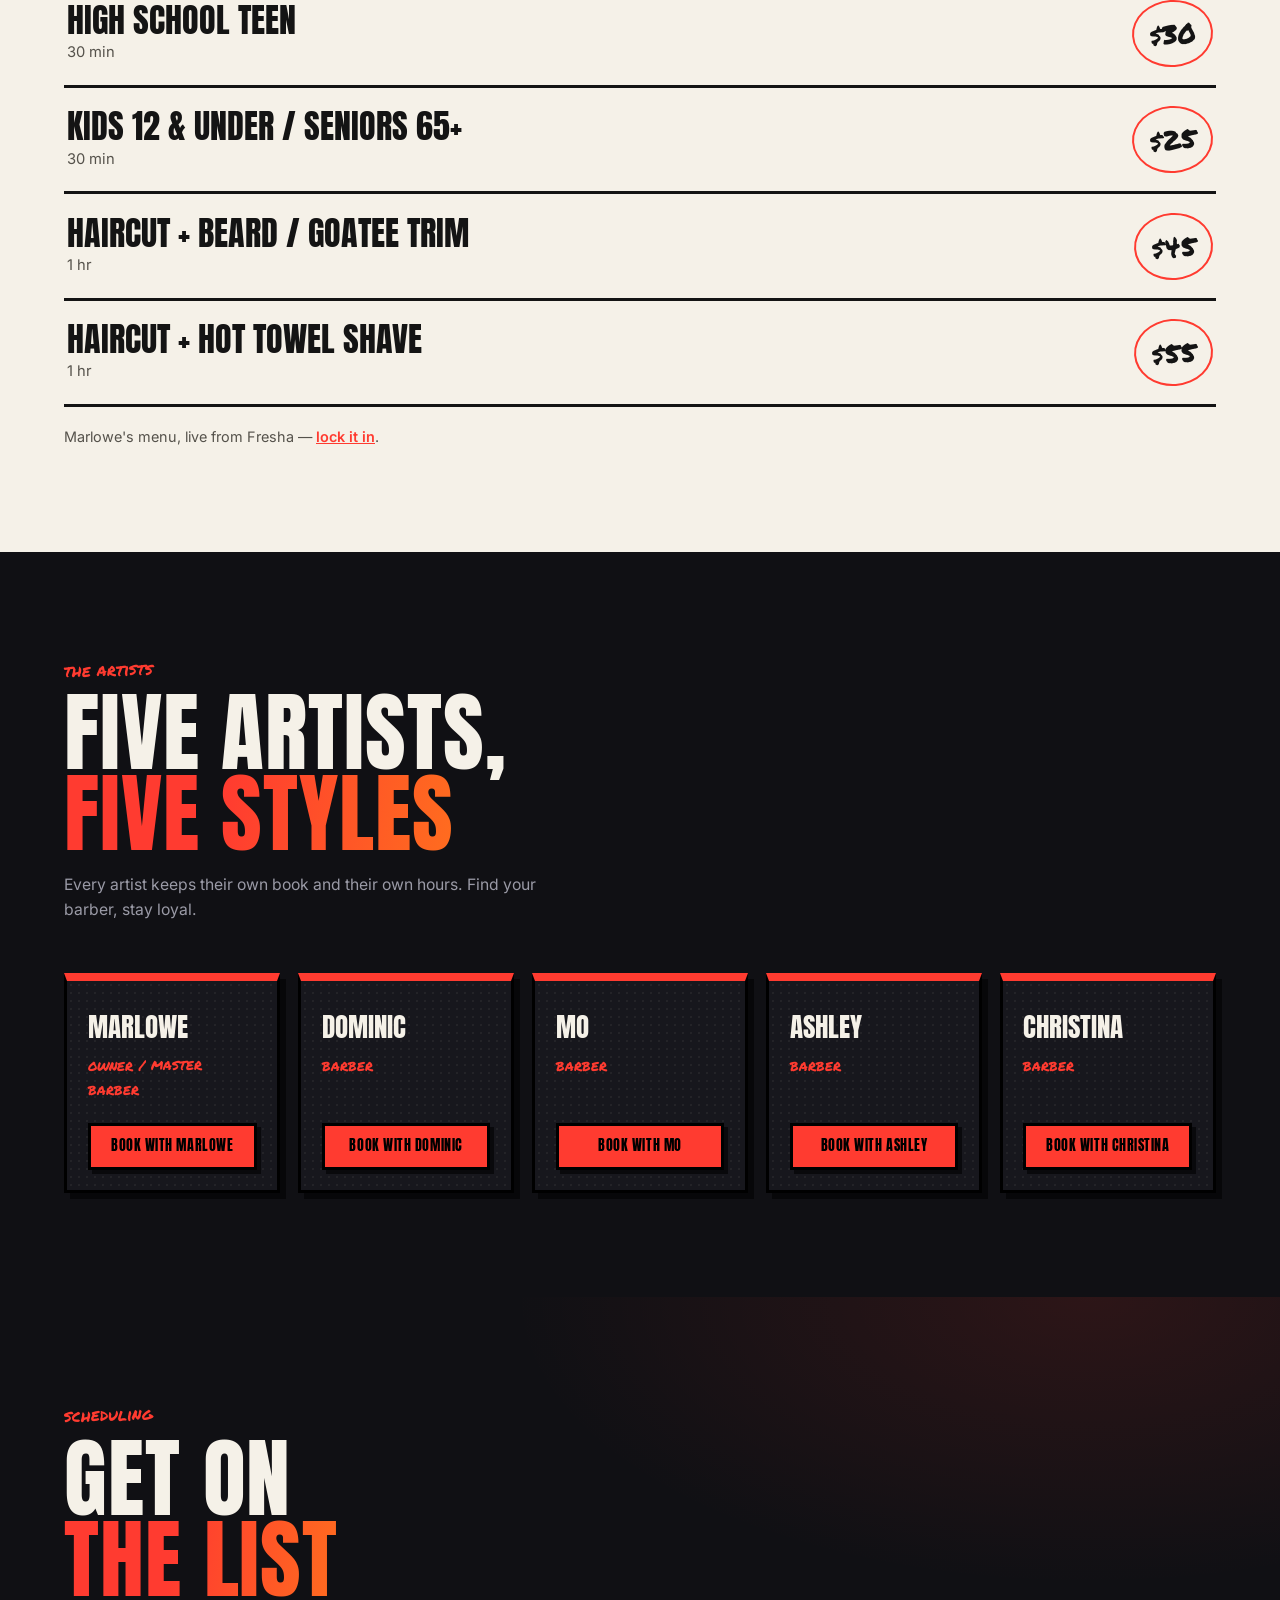
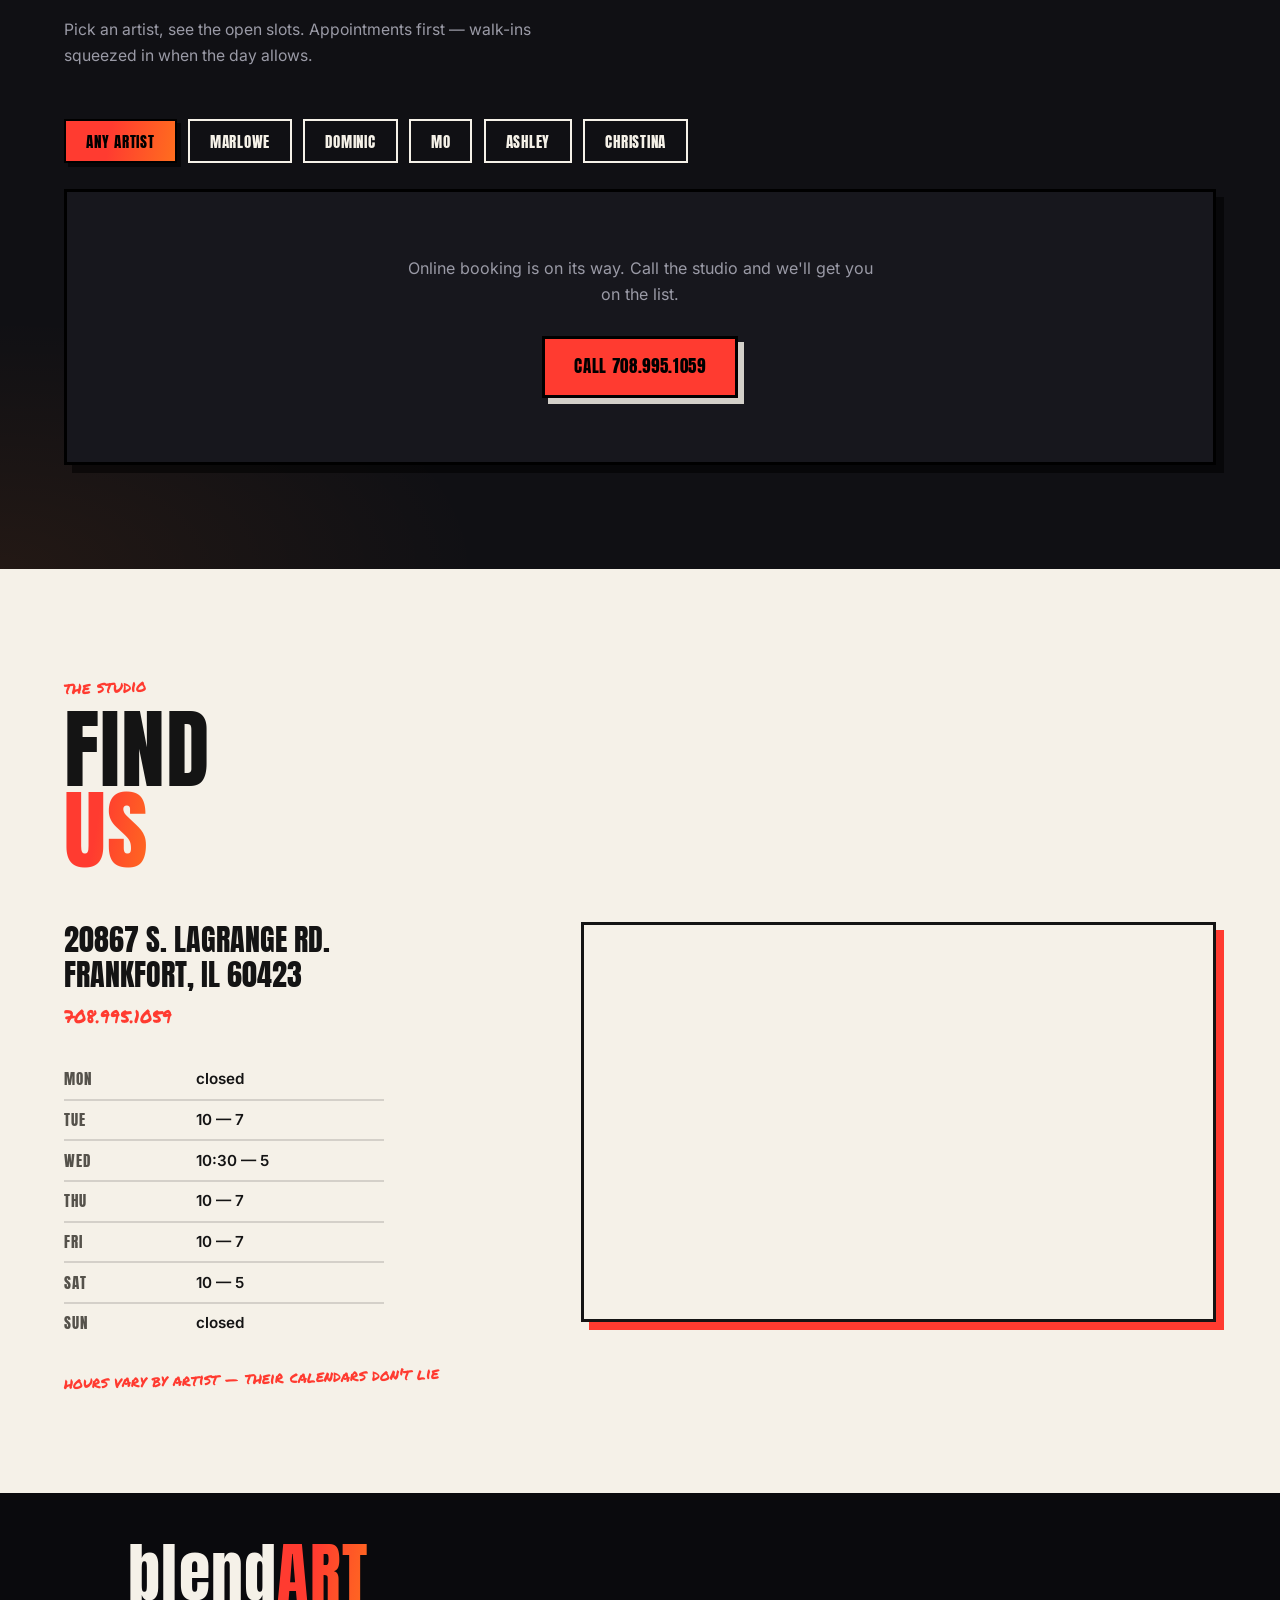
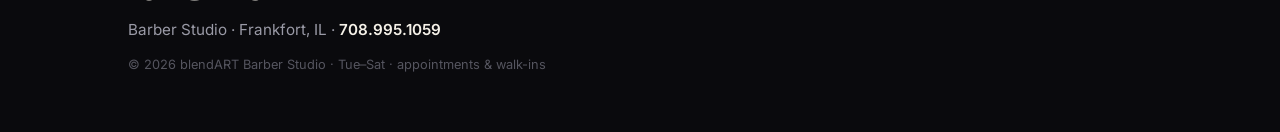
==== commit 5065482f: "Add Studio News blog page fed from the Vyrel Labs portal blog.html/blog.js fetch published posts fro" ====
--- a/index.html
+++ b/index.html
@@ -22,6 +22,7 @@
     <nav aria-label="Main">
       <a href="#services">Cuts</a>
       <a href="#artists">Artists</a>
+      <a href="blog.html">Blog</a>
       <a href="#visit">Visit</a>
       <a class="btn btn-loud btn-small" href="#book">Book now</a>
     </nav>
--- a/styles.css
+++ b/styles.css
@@ -626,3 +626,102 @@
   html { scroll-behavior: auto; }
   * { animation: none !important; transition: none !important; }
 }
+
+/* ---------- blog (blog.html) ---------- */
+
+.blog-head {
+  position: relative;
+  overflow: hidden;
+  padding-bottom: clamp(2.5rem, 6vw, 4rem);
+}
+.blog-head .section-head { margin-bottom: 0; }
+
+.blog-inner { max-width: 46rem; }
+
+.blog-state {
+  color: #55524B;
+  font-size: 1.15rem;
+  transform: rotate(-1deg);
+  display: inline-block;
+}
+
+/* list view — poster-style rows, same bones as the menu */
+.post-card {
+  padding: 2rem 0.2rem;
+  border-bottom: 3px solid var(--ink);
+}
+.post-card:first-child { padding-top: 0.5rem; }
+.post-card:last-child { border-bottom: none; }
+
+.post-date {
+  color: var(--red);
+  font-size: 1rem;
+  transform: rotate(-1.5deg);
+  display: inline-block;
+  margin-bottom: 0.5rem;
+}
+
+.post-title {
+  font-family: var(--font-display);
+  font-weight: 400;
+  font-size: clamp(1.7rem, 4.5vw, 2.6rem);
+  line-height: 1.02;
+  text-transform: uppercase;
+}
+.post-title a { text-decoration: none; color: var(--ink); }
+.post-title a:hover {
+  background: var(--grad);
+  -webkit-background-clip: text;
+  background-clip: text;
+  color: transparent;
+}
+
+.post-excerpt {
+  margin: 0.8rem 0 1.2rem;
+  color: #55524B;
+  max-width: 38rem;
+}
+
+/* single post view */
+.post-heading {
+  font-family: var(--font-display);
+  font-weight: 400;
+  font-size: clamp(2.4rem, 7vw, 4.2rem);
+  line-height: 0.95;
+  text-transform: uppercase;
+  margin-bottom: 1.6rem;
+}
+
+.post-body {
+  font-size: 1.05rem;
+  line-height: 1.75;
+  color: var(--ink);
+}
+.post-body h2 {
+  font-size: clamp(1.5rem, 3.5vw, 2rem);
+  line-height: 1.05;
+  margin: 2.2rem 0 0.8rem;
+}
+.post-body h3 {
+  font-family: var(--font-display);
+  font-weight: 400;
+  font-size: clamp(1.15rem, 2.8vw, 1.5rem);
+  text-transform: uppercase;
+  margin: 1.8rem 0 0.6rem;
+}
+.post-body p { margin-bottom: 1.1rem; }
+.post-body ul, .post-body ol { margin: 0 0 1.1rem 1.4rem; }
+.post-body li { margin-bottom: 0.35rem; }
+.post-body a { color: var(--red); font-weight: 600; }
+.post-body blockquote {
+  border-left: 5px solid var(--red);
+  padding: 0.2rem 0 0.2rem 1.1rem;
+  margin: 0 0 1.1rem;
+  font-family: var(--font-marker);
+  font-size: 1.15rem;
+  color: #3B3934;
+}
+.post-body blockquote p { margin: 0; }
+.post-body strong { color: #000; }
+
+.post-back { margin-top: 2rem; }
